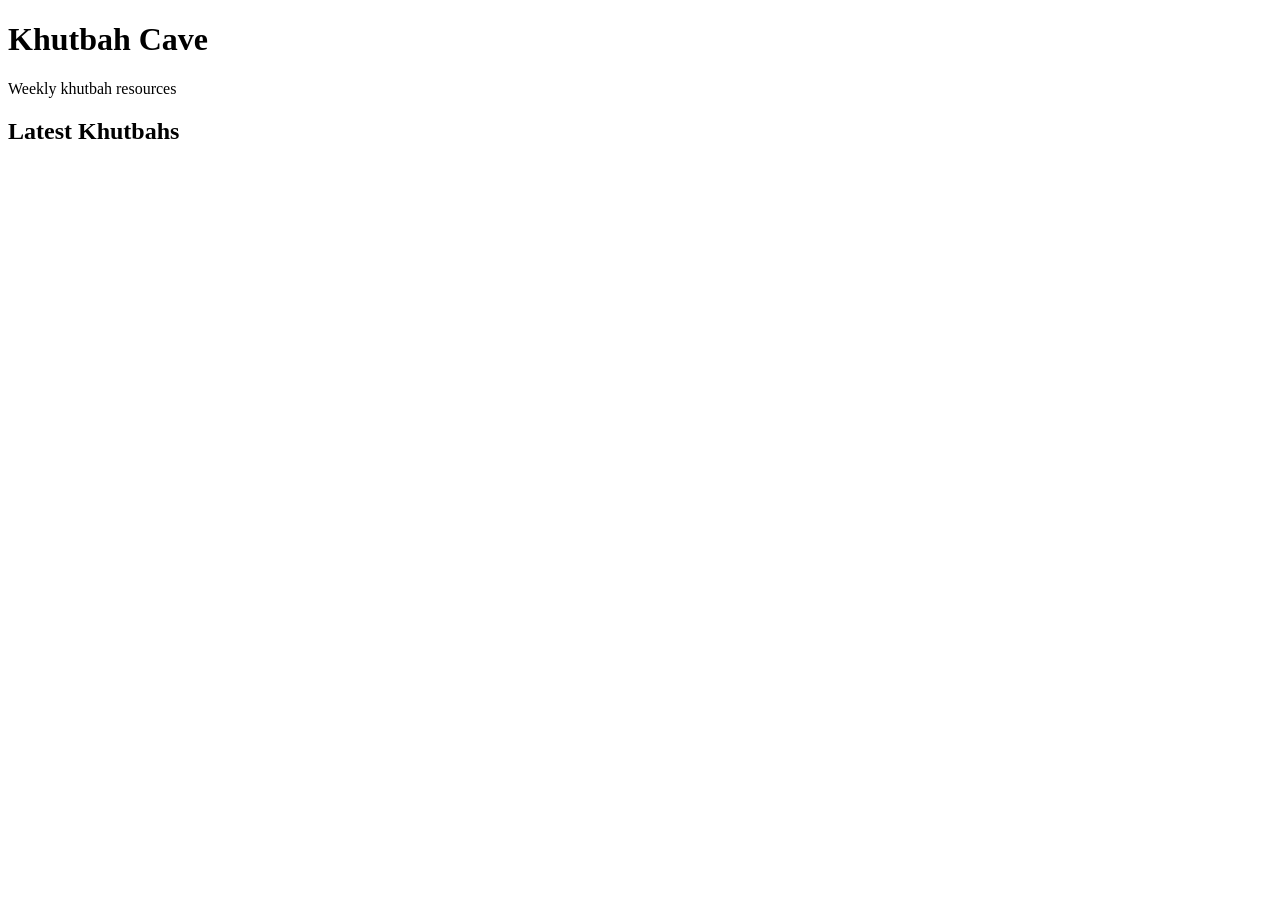
==== index.html @ 4409de41 "Update index.html First Code" ====
<!DOCTYPE html>
<html>
<head>
<meta charset="UTF-8">
<title>Khutbah Cave</title>
<link rel="stylesheet" href="css/style.css">
</head>

<body>

<h1>Khutbah Cave</h1>
<p>Weekly khutbah resources</p>

<h2>Latest Khutbahs</h2>

<div id="khutbah-list"></div>

<script src="js/app.js"></script>

</body>
</html>
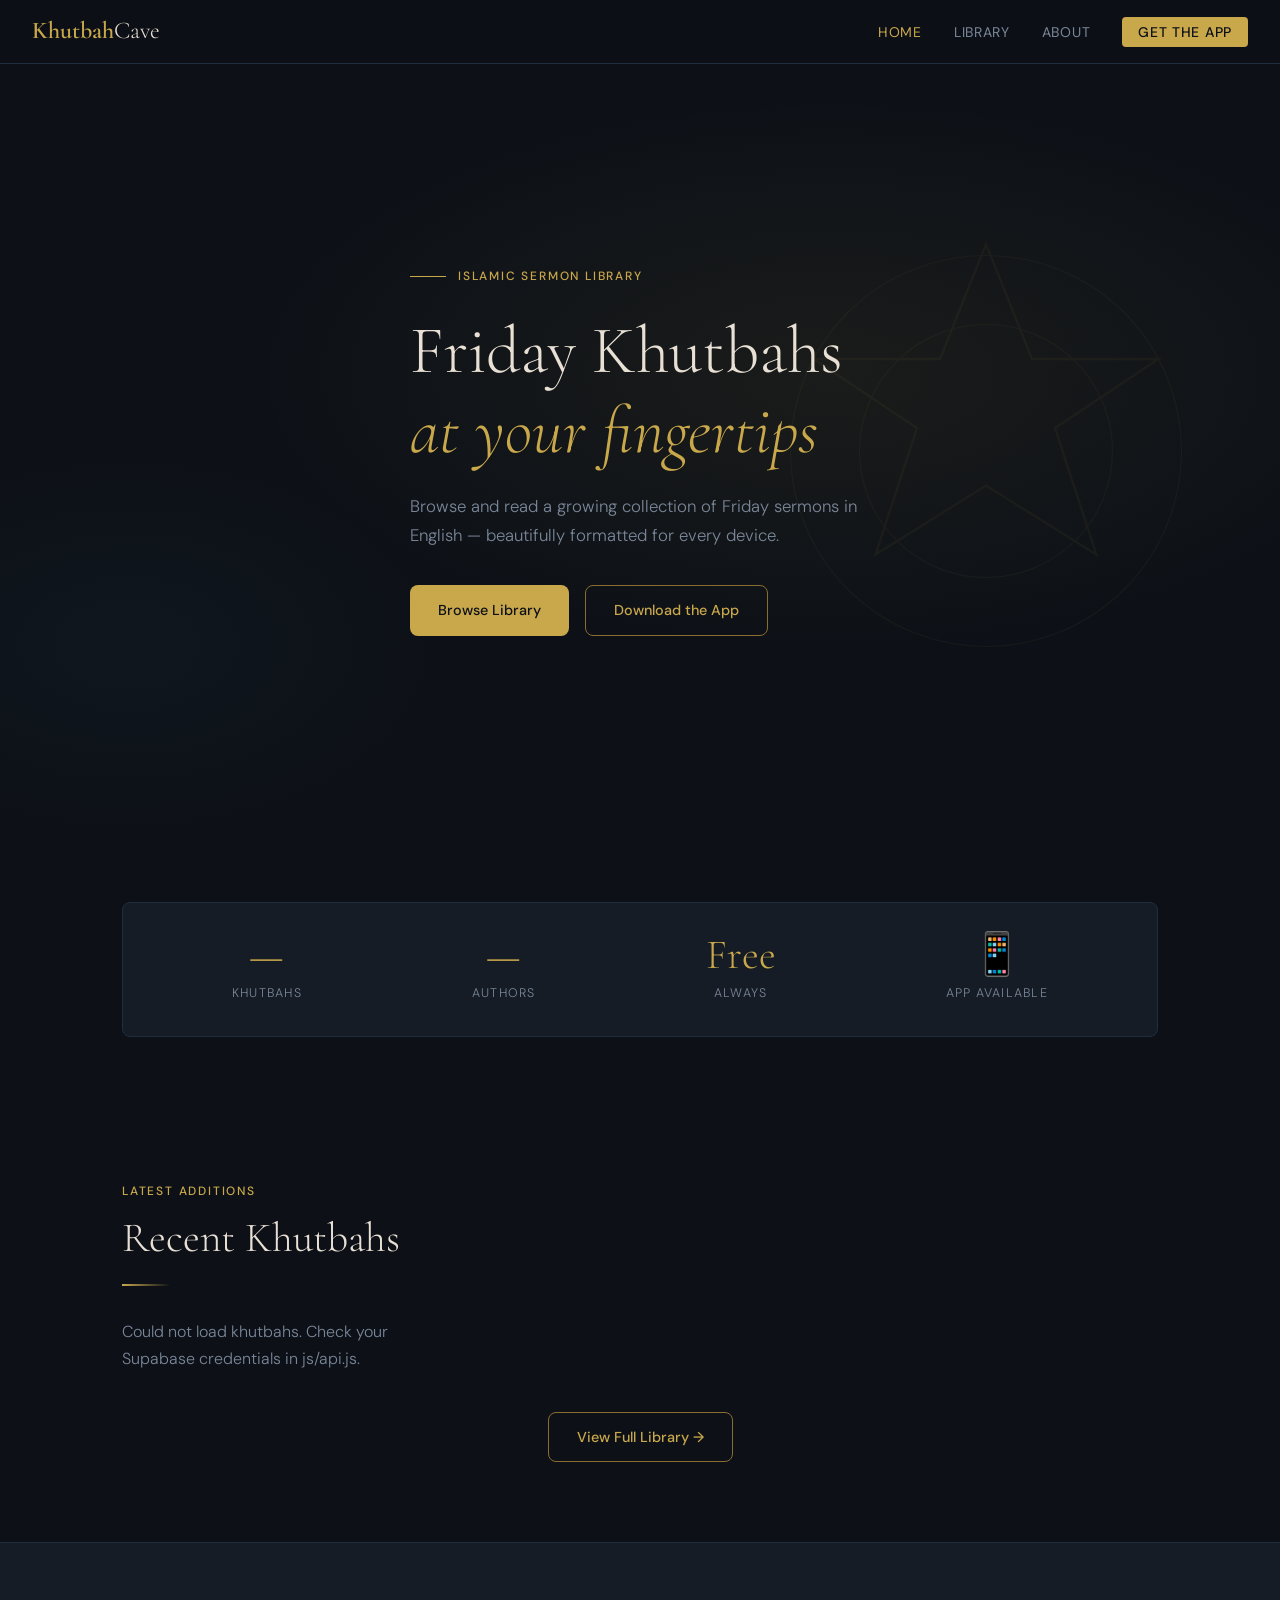
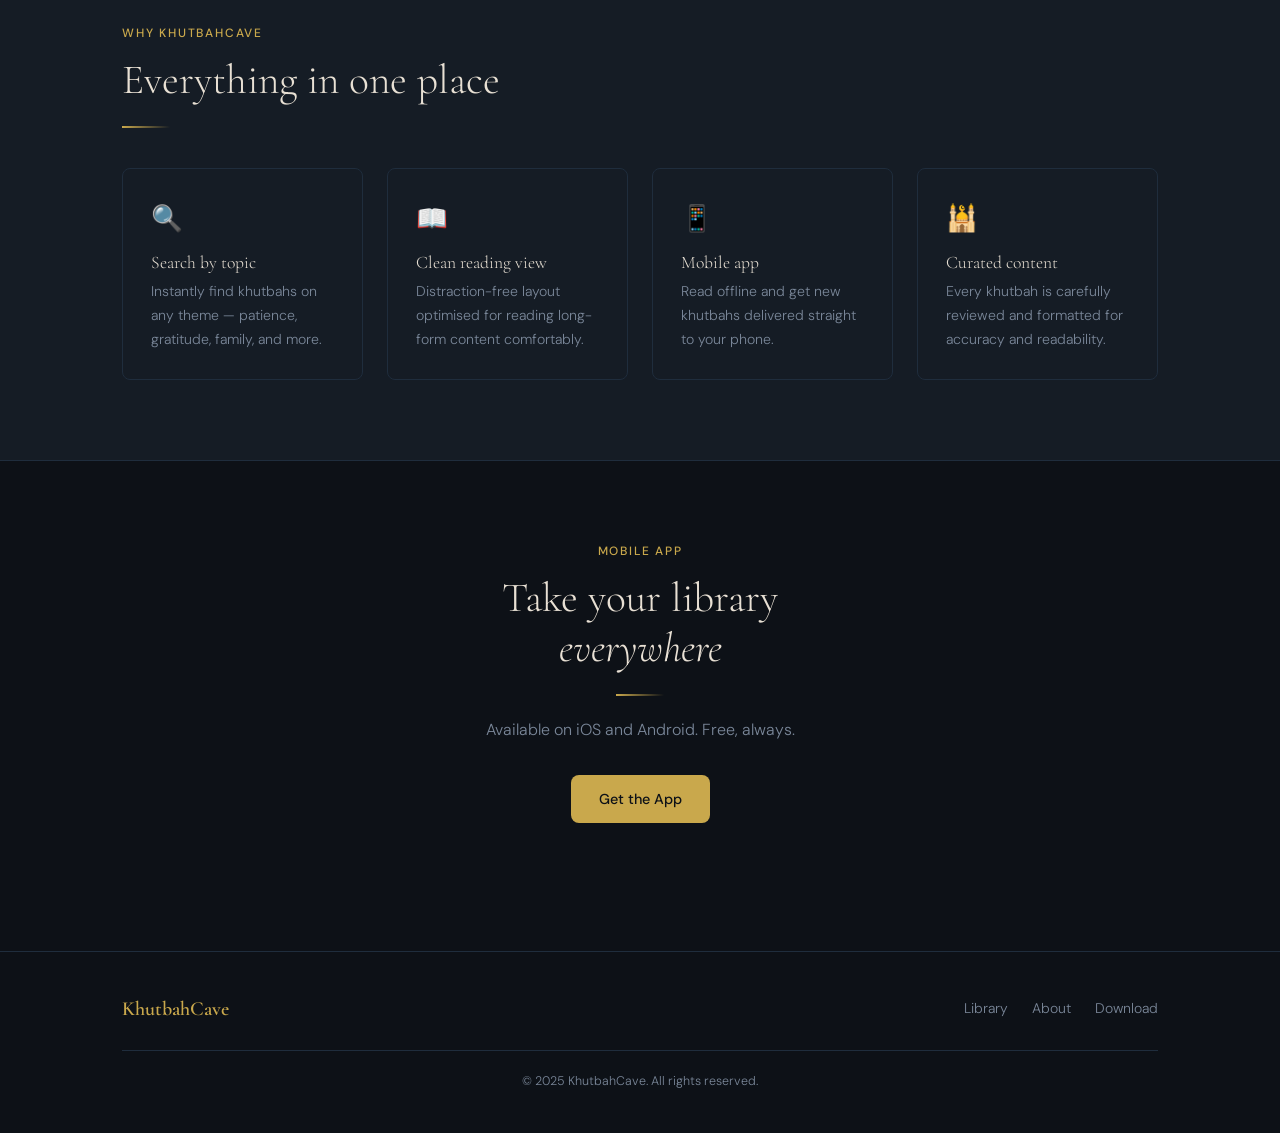
==== commit c7f06169: "Add files via upload" ====
--- a/index.html
+++ b/index.html
@@ -1,21 +1,195 @@
-<!DOCTYPE html>
-<html>
-<head>
-<meta charset="UTF-8">
-<title>Khutbah Cave</title>
-<link rel="stylesheet" href="css/style.css">
-</head>
-
-<body>
-
-<h1>Khutbah Cave</h1>
-<p>Weekly khutbah resources</p>
-
-<h2>Latest Khutbahs</h2>
-
-<div id="khutbah-list"></div>
-
-<script src="js/app.js"></script>
-
-</body>
-</html>
+<!DOCTYPE html>
+<html lang="en">
+<head>
+  <meta charset="UTF-8"/>
+  <meta name="viewport" content="width=device-width, initial-scale=1.0"/>
+  <title>KhutbahCave — Friday Sermon Library</title>
+  <meta name="description" content="A curated library of Friday khutbahs in English. Search, browse, and read on any device."/>
+  <link rel="stylesheet" href="css/style.css"/>
+  <style>
+    .hero {
+      min-height: 86vh; display: flex; align-items: center;
+      position: relative; overflow: hidden;
+    }
+    .hero-bg {
+      position: absolute; inset: 0;
+      background: radial-gradient(ellipse 70% 55% at 65% 40%, rgba(201,168,76,0.07) 0%, transparent 65%),
+                  radial-gradient(ellipse 45% 45% at 10% 75%, rgba(58,124,165,0.05) 0%, transparent 55%);
+    }
+    /* geometric star pattern */
+    .hero-geo {
+      position: absolute; right: 5%; top: 50%; transform: translateY(-50%);
+      width: 460px; height: 460px; opacity: 0.05; pointer-events: none;
+    }
+    .hero-content { position: relative; z-index: 2; max-width: 620px; }
+    .hero-eyebrow { display: flex; align-items: center; gap: 0.75rem; margin-bottom: 1.5rem; }
+    .hero-line    { width: 36px; height: 1px; background: var(--gold); }
+    .hero h1      { margin-bottom: 1.25rem; }
+    .hero h1 em   { font-style: italic; color: var(--gold); }
+    .hero-desc    { font-size: 1.05rem; color: var(--muted); max-width: 460px; margin-bottom: 2.25rem; }
+    .hero-actions { display: flex; gap: 1rem; flex-wrap: wrap; }
+
+    .stats-bar {
+      background: var(--surface); border: 1px solid var(--border);
+      border-radius: var(--radius); padding: 2rem 2.5rem;
+      display: flex; justify-content: space-around; flex-wrap: wrap; gap: 2rem;
+      margin: 4rem 0;
+    }
+    .stat { text-align: center; }
+    .stat-num {
+      font-family: 'Cormorant Garamond', serif;
+      font-size: 2.6rem; font-weight: 300; color: var(--gold); line-height: 1;
+    }
+    .stat-label { font-size: 0.78rem; text-transform: uppercase; letter-spacing: 0.1em; color: var(--muted); margin-top: 0.4rem; }
+
+    .khutbah-card { text-decoration: none; display: block; }
+    .khutbah-card h3 { font-family: 'Cormorant Garamond', serif; font-size: 1.2rem; font-weight: 400; margin-bottom: 0.35rem; color: var(--text); transition: color 0.2s; }
+    .khutbah-card:hover h3 { color: var(--gold); }
+    .khutbah-author { font-size: 0.83rem; color: var(--muted); }
+    .khutbah-arrow { margin-top: 0.9rem; font-size: 0.8rem; color: var(--gold); opacity: 0; transition: opacity 0.2s; }
+    .khutbah-card:hover .khutbah-arrow { opacity: 1; }
+
+    .features-grid { display: grid; grid-template-columns: repeat(auto-fill, minmax(220px, 1fr)); gap: 1.5rem; margin-top: 2.5rem; }
+    .feature-icon { font-size: 1.6rem; margin-bottom: 0.75rem; }
+    .feature h3 { font-size: 1.1rem; margin-bottom: 0.4rem; }
+    .feature p  { font-size: 0.88rem; color: var(--muted); }
+  </style>
+</head>
+<body>
+
+<nav>
+  <a class="nav-logo" href="index.html">Khutbah<span>Cave</span></a>
+  <ul class="nav-links">
+    <li><a href="index.html" class="active">Home</a></li>
+    <li><a href="khutbahs.html">Library</a></li>
+    <li><a href="about.html">About</a></li>
+    <li><a href="download.html" class="nav-cta">Get the App</a></li>
+  </ul>
+</nav>
+
+<!-- Hero -->
+<section class="hero">
+  <div class="hero-bg"></div>
+  <svg class="hero-geo" viewBox="0 0 200 200" xmlns="http://www.w3.org/2000/svg">
+    <polygon points="100,10 120,60 175,60 130,90 148,145 100,115 52,145 70,90 25,60 80,60" fill="none" stroke="#c9a84c" stroke-width="1"/>
+    <circle cx="100" cy="100" r="85" fill="none" stroke="#c9a84c" stroke-width="0.5"/>
+    <circle cx="100" cy="100" r="55" fill="none" stroke="#c9a84c" stroke-width="0.5"/>
+  </svg>
+  <div class="container">
+    <div class="hero-content">
+      <div class="hero-eyebrow">
+        <div class="hero-line"></div>
+        <span class="section-label" style="margin:0">Islamic Sermon Library</span>
+      </div>
+      <h1>Friday Khutbahs<br/><em>at your fingertips</em></h1>
+      <p class="hero-desc">Browse and read a growing collection of Friday sermons in English — beautifully formatted for every device.</p>
+      <div class="hero-actions">
+        <a href="khutbahs.html" class="btn btn-primary">Browse Library</a>
+        <a href="download.html" class="btn btn-outline">Download the App</a>
+      </div>
+    </div>
+  </div>
+</section>
+
+<!-- Stats -->
+<div class="container">
+  <div class="stats-bar" id="statsBar">
+    <div class="stat"><div class="stat-num" id="statKhutbahs">—</div><div class="stat-label">Khutbahs</div></div>
+    <div class="stat"><div class="stat-num" id="statAuthors">—</div><div class="stat-label">Authors</div></div>
+    <div class="stat"><div class="stat-num">Free</div><div class="stat-label">Always</div></div>
+    <div class="stat"><div class="stat-num">📱</div><div class="stat-label">App Available</div></div>
+  </div>
+</div>
+
+<!-- Recent Khutbahs -->
+<section>
+  <div class="container">
+    <p class="section-label">Latest Additions</p>
+    <h2>Recent Khutbahs</h2>
+    <div class="divider"></div>
+    <div class="grid-3" id="recentGrid" style="margin-top:2rem">
+      <div class="loading"><div class="spinner"></div>Loading…</div>
+    </div>
+    <div style="text-align:center; margin-top:2.5rem">
+      <a href="khutbahs.html" class="btn btn-outline">View Full Library →</a>
+    </div>
+  </div>
+</section>
+
+<!-- Features -->
+<section style="background: var(--surface); border-top:1px solid var(--border); border-bottom:1px solid var(--border)">
+  <div class="container">
+    <p class="section-label">Why KhutbahCave</p>
+    <h2>Everything in one place</h2>
+    <div class="divider"></div>
+    <div class="features-grid">
+      <div class="card feature fade-in">
+        <div class="feature-icon">🔍</div>
+        <h3>Search by topic</h3>
+        <p>Instantly find khutbahs on any theme — patience, gratitude, family, and more.</p>
+      </div>
+      <div class="card feature fade-in">
+        <div class="feature-icon">📖</div>
+        <h3>Clean reading view</h3>
+        <p>Distraction-free layout optimised for reading long-form content comfortably.</p>
+      </div>
+      <div class="card feature fade-in">
+        <div class="feature-icon">📱</div>
+        <h3>Mobile app</h3>
+        <p>Read offline and get new khutbahs delivered straight to your phone.</p>
+      </div>
+      <div class="card feature fade-in">
+        <div class="feature-icon">🕌</div>
+        <h3>Curated content</h3>
+        <p>Every khutbah is carefully reviewed and formatted for accuracy and readability.</p>
+      </div>
+    </div>
+  </div>
+</section>
+
+<!-- App CTA -->
+<section>
+  <div class="container-sm" style="text-align:center">
+    <p class="section-label">Mobile App</p>
+    <h2>Take your library<br/><em>everywhere</em></h2>
+    <div class="divider" style="margin:1.25rem auto"></div>
+    <p style="color:var(--muted); margin-bottom:2rem">Available on iOS and Android. Free, always.</p>
+    <a href="download.html" class="btn btn-primary">Get the App</a>
+  </div>
+</section>
+
+<footer>
+  <div class="footer-inner">
+    <div class="footer-logo">KhutbahCave</div>
+    <div class="footer-links">
+      <a href="khutbahs.html">Library</a>
+      <a href="about.html">About</a>
+      <a href="download.html">Download</a>
+    </div>
+    <p class="footer-copy">© 2025 KhutbahCave. All rights reserved.</p>
+  </div>
+</footer>
+
+<script type="module">
+  import { getKhutbahs, getKhutbahCount, getAuthors } from './js/api.js';
+
+  // Stats
+  getKhutbahCount().then(n => document.getElementById('statKhutbahs').textContent = n).catch(()=>{});
+  getAuthors().then(a => document.getElementById('statAuthors').textContent = a.length).catch(()=>{});
+
+  // Recent khutbahs
+  getKhutbahs({ limit: 6 }).then(rows => {
+    const grid = document.getElementById('recentGrid');
+    if (!rows.length) { grid.innerHTML = '<p style="color:var(--muted)">No khutbahs found.</p>'; return; }
+    grid.innerHTML = rows.map(k => `
+      <a href="khutbah.html?slug=${encodeURIComponent(k.slug)}" class="card khutbah-card fade-in">
+        <h3>${k.title}</h3>
+        <p class="khutbah-author">${k.author || 'Unknown'}</p>
+        <p class="khutbah-arrow">Read khutbah →</p>
+      </a>`).join('');
+  }).catch(() => {
+    document.getElementById('recentGrid').innerHTML = '<p style="color:var(--muted)">Could not load khutbahs. Check your Supabase credentials in js/api.js.</p>';
+  });
+</script>
+</body>
+</html>
--- a/css/style.css
+++ b/css/style.css
@@ -0,0 +1,150 @@
+@import url('https://fonts.googleapis.com/css2?family=Cormorant+Garamond:ital,wght@0,300;0,400;0,600;1,300;1,400&family=DM+Sans:wght@300;400;500&display=swap');
+
+:root {
+  --bg:       #0d1117;
+  --surface:  #151c25;
+  --border:   #1f2d3d;
+  --gold:     #c9a84c;
+  --gold-dim: #8a6e2f;
+  --text:     #e8e0d4;
+  --muted:    #7a8799;
+  --radius:   8px;
+}
+
+*, *::before, *::after { box-sizing: border-box; margin: 0; padding: 0; }
+html { scroll-behavior: smooth; }
+
+body {
+  background: var(--bg);
+  color: var(--text);
+  font-family: 'DM Sans', sans-serif;
+  font-weight: 300;
+  line-height: 1.7;
+  min-height: 100vh;
+}
+
+/* Nav */
+nav {
+  position: sticky; top: 0; z-index: 100;
+  background: rgba(13,17,23,0.9);
+  backdrop-filter: blur(12px);
+  border-bottom: 1px solid var(--border);
+  padding: 0 2rem; height: 64px;
+  display: flex; align-items: center; justify-content: space-between;
+}
+.nav-logo {
+  font-family: 'Cormorant Garamond', serif;
+  font-size: 1.5rem; font-weight: 600;
+  color: var(--gold); text-decoration: none;
+}
+.nav-logo span { color: var(--text); font-weight: 300; }
+.nav-links { display: flex; gap: 2rem; list-style: none; }
+.nav-links a {
+  color: var(--muted); text-decoration: none;
+  font-size: 0.875rem; font-weight: 400;
+  letter-spacing: 0.05em; text-transform: uppercase;
+  transition: color 0.2s;
+}
+.nav-links a:hover, .nav-links a.active { color: var(--gold); }
+.nav-cta {
+  background: var(--gold) !important;
+  color: var(--bg) !important;
+  padding: 0.35rem 1rem;
+  border-radius: 4px;
+  font-weight: 500 !important;
+}
+
+/* Layout */
+.container    { max-width: 1100px; margin: 0 auto; padding: 0 2rem; }
+.container-sm { max-width: 740px;  margin: 0 auto; padding: 0 2rem; }
+section { padding: 5rem 0; }
+
+/* Typography */
+h1,h2,h3,h4 {
+  font-family: 'Cormorant Garamond', serif;
+  font-weight: 300; line-height: 1.2; color: var(--text);
+}
+h1 { font-size: clamp(2.4rem, 6vw, 4.2rem); }
+h2 { font-size: clamp(1.8rem, 4vw, 2.6rem); }
+h3 { font-size: 1.35rem; }
+
+.section-label {
+  font-size: 0.75rem; font-weight: 500;
+  letter-spacing: 0.15em; text-transform: uppercase;
+  color: var(--gold); margin-bottom: 0.75rem;
+}
+.divider { width: 48px; height: 2px; background: linear-gradient(90deg, var(--gold), transparent); margin: 1.25rem 0; }
+
+/* Buttons */
+.btn {
+  display: inline-flex; align-items: center; gap: 0.5rem;
+  padding: 0.75rem 1.75rem; border-radius: var(--radius);
+  font-family: 'DM Sans', sans-serif; font-size: 0.9rem; font-weight: 500;
+  cursor: pointer; text-decoration: none; transition: all 0.2s; border: none;
+}
+.btn-primary { background: var(--gold); color: var(--bg); }
+.btn-primary:hover { background: #dbb95e; transform: translateY(-1px); }
+.btn-outline { background: transparent; color: var(--gold); border: 1px solid var(--gold-dim); }
+.btn-outline:hover { border-color: var(--gold); background: rgba(201,168,76,0.08); }
+
+/* Cards */
+.card {
+  background: var(--surface); border: 1px solid var(--border);
+  border-radius: var(--radius); padding: 1.75rem;
+  transition: border-color 0.2s, transform 0.2s;
+}
+.card:hover { border-color: var(--gold-dim); transform: translateY(-2px); }
+
+/* Badge */
+.badge {
+  display: inline-block; padding: 0.2rem 0.7rem;
+  border-radius: 99px; font-size: 0.75rem; font-weight: 500;
+  background: rgba(201,168,76,0.12); color: var(--gold);
+  border: 1px solid rgba(201,168,76,0.25); letter-spacing: 0.03em;
+}
+
+/* Search */
+.search-wrap { position: relative; }
+.search-wrap input {
+  width: 100%; background: var(--surface); border: 1px solid var(--border);
+  border-radius: var(--radius); padding: 0.85rem 1rem 0.85rem 3rem;
+  color: var(--text); font-family: 'DM Sans', sans-serif; font-size: 0.95rem;
+  outline: none; transition: border-color 0.2s;
+}
+.search-wrap input:focus { border-color: var(--gold-dim); }
+.search-wrap input::placeholder { color: var(--muted); }
+.search-icon { position: absolute; left: 1rem; top: 50%; transform: translateY(-50%); color: var(--muted); pointer-events: none; }
+
+/* Loading */
+.loading { text-align: center; padding: 4rem; color: var(--muted); }
+.spinner { width: 30px; height: 30px; border: 2px solid var(--border); border-top-color: var(--gold); border-radius: 50%; animation: spin 0.8s linear infinite; margin: 0 auto 1rem; }
+@keyframes spin { to { transform: rotate(360deg); } }
+
+/* Grids */
+.grid-3 { display: grid; grid-template-columns: repeat(auto-fill, minmax(280px, 1fr)); gap: 1.5rem; }
+.grid-2 { display: grid; grid-template-columns: repeat(auto-fill, minmax(340px, 1fr)); gap: 1.5rem; }
+
+/* Fade in */
+.fade-in { opacity: 0; transform: translateY(16px); animation: fadeUp 0.55s ease forwards; }
+.fade-in:nth-child(1){animation-delay:.05s} .fade-in:nth-child(2){animation-delay:.12s}
+.fade-in:nth-child(3){animation-delay:.19s} .fade-in:nth-child(4){animation-delay:.26s}
+.fade-in:nth-child(5){animation-delay:.33s} .fade-in:nth-child(6){animation-delay:.40s}
+@keyframes fadeUp { to { opacity:1; transform:none; } }
+
+/* Footer */
+footer { border-top: 1px solid var(--border); padding: 2.5rem 0; margin-top: 3rem; }
+.footer-inner { max-width: 1100px; margin: 0 auto; padding: 0 2rem; display: flex; align-items: center; justify-content: space-between; flex-wrap: wrap; gap: 1rem; }
+.footer-logo { font-family: 'Cormorant Garamond', serif; font-size: 1.25rem; color: var(--gold); font-weight: 600; }
+.footer-links { display: flex; gap: 1.5rem; }
+.footer-links a { color: var(--muted); text-decoration: none; font-size: 0.875rem; transition: color 0.2s; }
+.footer-links a:hover { color: var(--text); }
+.footer-copy { color: var(--muted); font-size: 0.78rem; width: 100%; text-align: center; padding-top: 1.25rem; border-top: 1px solid var(--border); margin-top: 0.5rem; }
+
+@media (max-width: 640px) {
+  nav { padding: 0 1rem; }
+  .nav-links { display: none; }
+  .container, .container-sm { padding: 0 1.25rem; }
+  section { padding: 3rem 0; }
+  .footer-inner { flex-direction: column; text-align: center; }
+  .footer-links { flex-wrap: wrap; justify-content: center; }
+}
